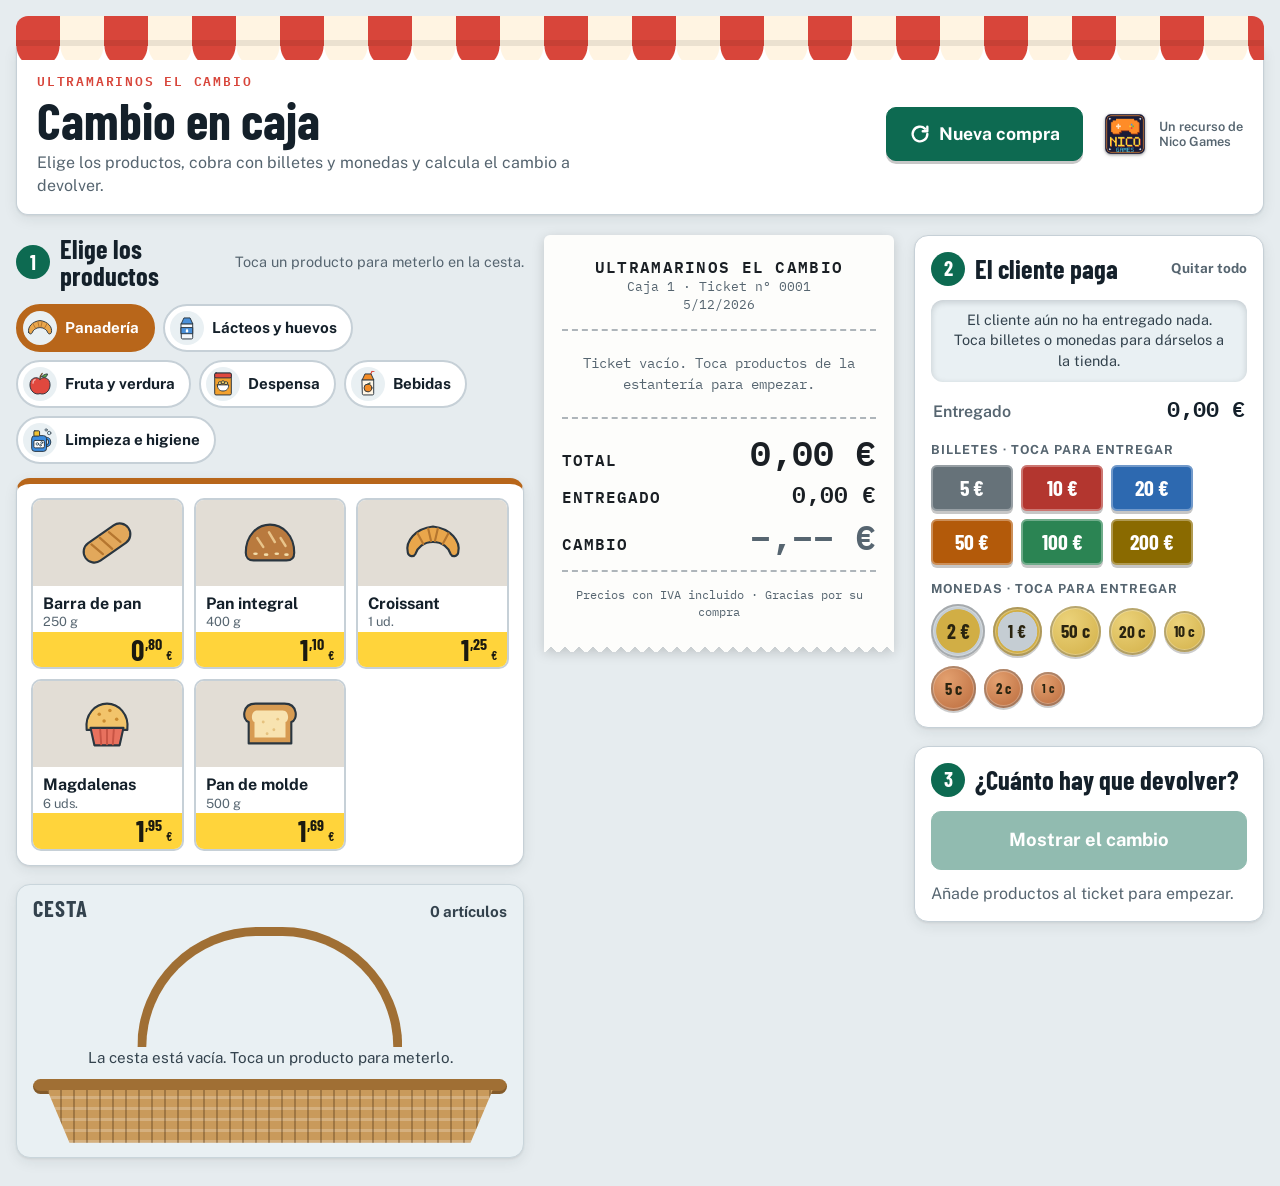
==== cambio-en-caja/index.html @ be66d075 "Añade el simulador «Cambio en caja» con el logo de Nico Games Co-Authored-By: Claude Opus 5.5 <norep" ====
<!doctype html><html><head><meta charset=utf8><meta name=viewport content="width=device-width,initial-scale=1,viewport-fit=cover"><style>:root{color-scheme:light;box-sizing:border-box;padding-top:env(safe-area-inset-top,0px);padding-bottom:env(safe-area-inset-bottom,0px)}html{scroll-padding-top:env(safe-area-inset-top,0px)}body{margin:0;padding:0;font:14px -apple-system,BlinkMacSystemFont,sans-serif;background:#fff;color:#000}img{max-width:100%}[hidden]:not([hidden=until-found i]){display:none!important}</style></head><body>
<title>Cambio en caja</title>
<link rel="icon" href="logo_nico.png">
<link rel="preconnect" href="https://fonts.googleapis.com">
<link rel="preconnect" href="https://fonts.gstatic.com" crossorigin>
<link rel="stylesheet" href="https://fonts.googleapis.com/css2?family=Barlow+Condensed:wght@500;600;700&family=IBM+Plex+Mono:wght@400;500;600&family=Public+Sans:wght@400;500;600;700&display=swap">
<style>
/* Concepto: una tienda de barrio. Toldo a rayas arriba; a la izquierda los pasillos con etiquetas de precio amarillas y la cesta; a la derecha el ticket y la caja, en tres pasos numerados. */
:root{
  --bg:#E6ECEF; --panel:#FFFFFF; --ink:#14202A; --muted:#566570; --line:#C6D0D7;
  --accent:#0D6A51; --accent-ink:#FFFFFF;
  --label:#FFD43B; --label-ink:#1B1A10;
  --paper:#FDFDFB; --paper-ink:#1A1F24; --paper-line:#AEB5BA;
  --warn:#B3261E;
  --stage:#E9F0F3; --stage-ink:#33424D; --stage-line:#C9D5DB; --wick:#C99A5B; --wick-d:#A06F34;
  --awn-a:#D8453A; --awn-b:#FFF4E2;
  --cu:#B8683A; --au:#D1AE45; --ag:#C5CDD3;
  --b5:#667279; --b10:#B3362F; --b20:#2D69B0; --b50:#B35A0A; --b100:#2B8453; --b200:#8A6A00;
  --shadow:0 1px 2px rgba(20,32,42,.08),0 4px 14px rgba(20,32,42,.08);
  --f-display:'Barlow Condensed','Arial Narrow',Arial,sans-serif;
  --f-body:'Public Sans',system-ui,-apple-system,'Segoe UI',sans-serif;
  --f-mono:'IBM Plex Mono',ui-monospace,Menlo,Consolas,monospace;
}
@media (prefers-color-scheme: dark){
  :root:not([data-theme="light"]){
    --bg:#0D151B; --panel:#17222B; --ink:#E6EDF1; --muted:#9BAAB5; --line:#2B3A45;
    --accent:#4CC2A0; --accent-ink:#06251C;
    --paper:#25323C; --paper-ink:#E8EEF1; --paper-line:#4A5A65;
    --warn:#FF8F85; --shadow:0 1px 2px rgba(0,0,0,.4),0 4px 14px rgba(0,0,0,.3);
    color-scheme:dark;
  }
}
:root[data-theme="dark"]{
  --bg:#0D151B; --panel:#17222B; --ink:#E6EDF1; --muted:#9BAAB5; --line:#2B3A45;
  --accent:#4CC2A0; --accent-ink:#06251C;
  --paper:#25323C; --paper-ink:#E8EEF1; --paper-line:#4A5A65;
  --warn:#FF8F85; --shadow:0 1px 2px rgba(0,0,0,.4),0 4px 14px rgba(0,0,0,.3);
  color-scheme:dark;
}

*{box-sizing:border-box}
body{
  margin:0; background:var(--bg); color:var(--ink);
  font-family:var(--f-body); font-size:16px; line-height:1.45;
  padding-block:16px 28px;
  padding-left:max(16px,env(safe-area-inset-left,0px));
  padding-right:max(16px,env(safe-area-inset-right,0px));
}
button{font:inherit;color:inherit}
:focus-visible{outline:3px solid var(--accent);outline-offset:2px}
.page{max-width:1440px;margin:0 auto}

/* Fachada: toldo y cartel */
.awning{position:relative;height:30px;border-radius:12px 12px 0 0;background:repeating-linear-gradient(90deg,var(--awn-a) 0 44px,var(--awn-b) 44px 88px);box-shadow:inset 0 -6px 0 rgba(0,0,0,.08)}
.awning::after{content:"";position:absolute;left:0;right:0;top:100%;height:14px;z-index:1;
  background:radial-gradient(circle at 22px 0,var(--awn-a) 21px,transparent 22px) 0 0/88px 14px repeat-x,
             radial-gradient(circle at 66px 0,var(--awn-b) 21px,transparent 22px) 0 0/88px 14px repeat-x}
.bar{display:flex;flex-wrap:wrap;align-items:center;justify-content:space-between;gap:14px 24px;
  background:var(--panel);border:1px solid var(--line);border-top:0;border-radius:0 0 12px 12px;padding:24px 20px 16px;margin-bottom:20px;box-shadow:var(--shadow)}
.kicker{margin:0;font:600 .8rem var(--f-mono);letter-spacing:.14em;text-transform:uppercase;color:var(--awn-a)}
h1{font-family:var(--f-display);font-weight:700;font-size:clamp(2.2rem,4.5vw,3.2rem);line-height:1;margin:2px 0 0;text-wrap:balance}
.sub{margin:6px 0 0;color:var(--muted);max-width:56ch}
.btn{display:inline-flex;align-items:center;justify-content:center;gap:8px;padding:10px 16px;border-radius:10px;border:1px solid var(--line);background:var(--panel);font-weight:700;cursor:pointer;transition:transform .08s,box-shadow .12s,filter .12s}
.btn:hover{filter:brightness(1.06)}
.btn:active{transform:translateY(1px)}
.btn.primary{background:var(--accent);border-color:var(--accent);color:var(--accent-ink);box-shadow:0 3px 0 rgba(0,0,0,.22)}
.btn.primary:active{box-shadow:0 1px 0 rgba(0,0,0,.22);transform:translateY(2px)}
.btn.new{font-size:1.1rem;padding:13px 22px}
/* Firma con el logo de Nico Games, junto al botón de nueva compra */
.bar-right{display:flex;align-items:center;gap:16px;flex-wrap:wrap}
.firma{display:flex;align-items:center;gap:8px;color:var(--muted);font:600 .8rem var(--f-body);text-decoration:none}
.firma img{width:52px;height:52px;display:block;filter:drop-shadow(0 1px 2px rgba(0,0,0,.15))}
.btn.big{width:100%;padding:15px 16px;font-size:1.15rem}
.btn:disabled,.btn:disabled:hover{opacity:.45;cursor:not-allowed;filter:none;transform:none;box-shadow:none}

/* Distribución: tienda | ticket + caja */
.layout{display:grid;gap:20px;grid-template-columns:minmax(0,1fr);align-items:start}
.shop,.side,.col{display:flex;flex-direction:column;gap:18px;min-width:0}
@media (min-width:780px){.layout{grid-template-columns:minmax(0,1fr) minmax(320px,370px)}}
@media (min-width:1220px){
  .layout{grid-template-columns:minmax(0,1fr) 720px}
  .side{display:grid;grid-template-columns:minmax(0,1fr) minmax(0,1fr);align-items:start;gap:20px}
}

/* Pasos */
.step-h{display:flex;align-items:center;gap:10px;flex-wrap:wrap}
.step-n{flex:0 0 auto;width:34px;height:34px;border-radius:50%;background:var(--accent);color:var(--accent-ink);display:grid;place-items:center;font:700 1.3rem/1 var(--f-display)}
h2{font-family:var(--f-display);font-weight:700;font-size:1.65rem;line-height:1.05;margin:0}
.step-h h2{flex:1 1 0;min-width:9ch}
.step-h .hint{flex:0 1 auto}
.step-h .hint{margin:0;color:var(--muted);font-size:.9rem}
.panel{background:var(--panel);border:1px solid var(--line);border-radius:14px;padding:16px;box-shadow:var(--shadow)}
.panel > .step-h{margin-bottom:14px}

/* Pasillos */
.tabs{display:flex;flex-wrap:wrap;gap:8px;margin:14px 0}
.tab{display:flex;align-items:center;gap:8px;padding:5px 14px 5px 5px;border-radius:999px;border:2px solid var(--line);background:var(--panel);font-weight:700;font-size:.95rem;cursor:pointer;transition:transform .08s}
.tab:hover{border-color:var(--cat)}
.tab:active{transform:scale(.97)}
.tab .ico{width:34px;height:34px;background:var(--stage);border-radius:50%;padding:3px}
.tab[aria-selected="true"]{background:var(--cat);border-color:var(--cat);color:#fff}
.tab-n{min-width:22px;height:22px;padding:0 6px;border-radius:11px;background:var(--accent);color:var(--accent-ink);font-size:.8rem;line-height:22px;text-align:center}
.tab[aria-selected="true"] .tab-n{background:#fff;color:#14202A}
.aisle{background:var(--panel);border:1px solid var(--line);border-top:6px solid var(--cat);border-radius:14px;padding:14px;box-shadow:var(--shadow)}
.tiles{display:grid;grid-template-columns:repeat(auto-fill,minmax(138px,1fr));gap:10px}
.tile{
  position:relative;display:flex;flex-direction:column;align-items:flex-start;text-align:left;
  padding:10px 10px 0;background:var(--panel);border:2px solid var(--line);
  border-radius:10px;overflow:hidden;cursor:pointer;transition:border-color .12s,transform .1s,box-shadow .12s;
}
.tile:hover{border-color:var(--cat);transform:translateY(-3px);box-shadow:0 8px 16px rgba(20,32,42,.14)}
.tile:active{transform:scale(.97)}
.tile.in{border-color:var(--accent)}
.ico{display:block;width:62px;height:62px;transition:transform .12s}
.tile:hover .t-art .ico{transform:scale(1.1) rotate(-3deg)}
.t-art{align-self:stretch;margin:-10px -10px 8px;height:86px;display:grid;place-items:center;background:var(--stage);background:color-mix(in srgb,var(--cat) 14%,var(--stage))}
.t-name{font-weight:700;line-height:1.2}
.t-unit{font-size:.8rem;color:var(--muted)}
.price{
  align-self:stretch;margin:auto -10px 0;padding:3px 10px;margin-top:8px;
  display:flex;justify-content:flex-end;align-items:flex-start;gap:1px;
  background:var(--label);color:var(--label-ink);
}
.tile .price{margin-top:auto}
.price .int{font:700 1.85rem/1 var(--f-display)}
.price .dec{font:700 1rem/1 var(--f-display);margin-top:.08rem}
.price .cur{font:600 .8rem/1 var(--f-display);margin-left:3px;align-self:flex-end;padding-bottom:3px}
.t-qty{position:absolute;top:8px;right:8px;min-width:28px;height:28px;padding:0 8px;border-radius:14px;background:var(--accent);color:var(--accent-ink);font:700 .95rem/28px var(--f-body);text-align:center;box-shadow:0 2px 0 rgba(0,0,0,.2)}
.t-qty.pop{animation:pop .3s ease-out}
@keyframes pop{0%{transform:scale(.4)}60%{transform:scale(1.25)}100%{transform:scale(1)}}

/* Cesta de la compra */
.basket-card{background:var(--stage);color:var(--stage-ink);border:1px solid var(--stage-line);border-radius:14px;padding:12px 16px 14px;overflow:hidden;box-shadow:var(--shadow)}
.bk-top{display:flex;justify-content:space-between;align-items:baseline;gap:10px}
.bk-top h3{margin:0;font:700 1.4rem/1 var(--f-display);letter-spacing:.04em;text-transform:uppercase}
.bk-top span{font-weight:700;font-size:.95rem}
.basket{position:relative;padding-top:24px;max-width:640px;margin:0 auto}
.b-handle{position:absolute;top:4px;left:50%;width:56%;height:120px;transform:translateX(-50%);border:9px solid var(--wick-d);border-bottom:0;border-radius:200px 200px 0 0}
.b-items{position:relative;z-index:2;height:148px;display:flex;flex-wrap:wrap-reverse;align-content:flex-start;justify-content:center;padding:0 22px}
.b-ico{position:relative;display:block;margin:-10px -5px 0;transform:rotate(var(--r))}
.b-ico .ico{width:58px;height:58px}
.b-ico.drop{animation:drop .4s cubic-bezier(.3,1.4,.5,1)}
@keyframes drop{from{transform:translateY(-60px) rotate(var(--r));opacity:.1}to{transform:translateY(0) rotate(var(--r));opacity:1}}
.b-n{position:absolute;right:-4px;top:-2px;background:var(--accent);color:var(--accent-ink);font:700 .8rem/1 var(--f-body);padding:3px 6px;border-radius:10px}
.b-empty{width:100%;margin:0 0 26px;text-align:center;font-size:.95rem}
.b-front{position:relative;z-index:3;height:64px;margin-top:-16px}
.b-rim{position:absolute;inset:0 0 auto 0;height:15px;border-radius:8px;background:var(--wick-d);box-shadow:inset 0 -3px 0 rgba(0,0,0,.18)}
.b-weave{position:absolute;inset:11px 3% 0 3%;clip-path:polygon(0 0,100% 0,95% 100%,5% 100%);background:repeating-linear-gradient(90deg,rgba(60,35,10,.3) 0 2px,transparent 2px 13px),repeating-linear-gradient(0deg,rgba(255,255,255,.22) 0 3px,transparent 3px 11px),var(--wick)}

/* Ticket */
.ticket-wrap{filter:drop-shadow(0 3px 6px rgba(0,0,0,.16));padding-bottom:10px}
.ticket{position:relative;background:var(--paper);color:var(--paper-ink);font-family:var(--f-mono);padding:20px 18px 22px;border-radius:6px 6px 0 0}
.ticket::after{
  content:"";position:absolute;left:0;right:0;top:100%;height:10px;
  background:
    linear-gradient(135deg,var(--paper) 50%,transparent 50%) 0 0/14px 10px,
    linear-gradient(225deg,var(--paper) 50%,transparent 50%) 0 0/14px 10px;
}
.t-head{text-align:center}
.t-shop{font-weight:600;letter-spacing:.08em}
.t-meta{font-size:.8rem;color:var(--muted)}
.dash{border:0;border-top:2px dashed var(--paper-line);margin:14px 0}
.lines{list-style:none;margin:0;padding:0;display:flex;flex-direction:column;gap:10px}
.line{display:grid;grid-template-columns:2.4ch 34px minmax(0,1fr) auto auto;gap:4px 8px;align-items:center;font-size:.92rem}
.l-ico{display:grid;place-items:center;width:34px;height:34px;background:var(--stage);border-radius:6px}
.l-ico .ico{width:28px;height:28px}
.l-q{font-weight:600}
.l-n{min-width:0}
.l-n small{display:block;color:var(--muted);font-size:.76rem;line-height:1.3}
.l-a{font-weight:500;text-align:right;font-variant-numeric:tabular-nums}
.l-c{display:flex;gap:4px}
.l-c button{width:26px;height:26px;padding:0;border:1px solid var(--paper-line);border-radius:4px;background:transparent;font:600 1rem/1 var(--f-mono);cursor:pointer}
.l-c button:hover{border-color:var(--paper-ink)}
@media (hover:hover){
  .l-c{opacity:.45}
  .line:hover .l-c,.line:focus-within .l-c{opacity:1}
}
.empty{color:var(--muted);text-align:center;padding:8px 0;font-size:.9rem}
.sums{margin:0;display:grid;gap:6px}
.sums .row{display:flex;justify-content:space-between;align-items:baseline;gap:12px}
.sums dt{font-weight:600;letter-spacing:.06em}
.sums dd{margin:0;font-weight:600;font-variant-numeric:tabular-nums;text-align:right}
.row.total dd,.row.change dd{font-size:2.2rem;line-height:1.1}
.row.paid dd{font-size:1.45rem}
.row.change.hidden dd{color:var(--muted)}
.row.change.shown dd{color:var(--accent)}
.row.change.short dt,.row.change.short dd{color:var(--warn)}
.t-foot{margin:0;text-align:center;font-size:.75rem;color:var(--muted)}

/* Paso 2: el cliente paga */
.link-btn{margin-left:auto;border:0;background:none;padding:2px 0;color:var(--accent);font-weight:700;font-size:.85rem;cursor:pointer;text-decoration:underline}
.link-btn:disabled{color:var(--muted);cursor:default;text-decoration:none}
.tray{background:var(--stage);color:var(--stage-ink);border-radius:12px;box-shadow:inset 0 2px 6px rgba(20,32,42,.18);padding:10px;min-height:76px;display:flex;flex-wrap:wrap;gap:8px;align-items:center}
.hand-empty{margin:0 auto;font-size:.9rem;text-align:center;max-width:30ch}
.give{display:flex;align-items:center;gap:8px;padding:5px 5px 5px 8px;background:#fff;border-radius:10px;box-shadow:0 1px 3px rgba(20,32,42,.18)}
.give .p-n{font-size:1.35rem;color:#14202A}
.give button{width:28px;height:28px;padding:0;border:1px solid var(--stage-line);border-radius:7px;background:#fff;color:#14202A;font-weight:700;cursor:pointer}
.give button:hover{border-color:var(--accent)}
.tray-sum{display:flex;justify-content:space-between;align-items:baseline;margin:8px 2px 0;font-weight:600;color:var(--muted)}
.tray-sum strong{font:600 1.35rem var(--f-mono);color:var(--ink);font-variant-numeric:tabular-nums}
.given{display:block;font:400 .76rem/1.3 var(--f-mono);color:var(--muted)}
.pal-h{margin:16px 0 8px;font:700 .78rem var(--f-body);letter-spacing:.08em;text-transform:uppercase;color:var(--muted)}
.bills{display:flex;flex-wrap:wrap;gap:8px}
.bill{
  width:82px;height:46px;border:0;border-radius:6px;background:var(--b);color:#fff;
  font:700 1.35rem/1 var(--f-display);cursor:pointer;box-shadow:inset 0 0 0 2px rgba(255,255,255,.32),0 3px 0 rgba(0,0,0,.22);
  transition:transform .08s;
}
.bill:hover{transform:translateY(-2px) rotate(-2deg)}
.bill:active{transform:translateY(2px);box-shadow:inset 0 0 0 2px rgba(255,255,255,.32)}
.coins{display:flex;flex-wrap:wrap;align-items:center;gap:8px}
button.coin{--s:2.1px;border:0;padding:0;cursor:pointer;transition:transform .08s}
button.coin:hover{transform:translateY(-2px)}
button.coin:active{transform:translateY(2px) scale(.95)}

/* Paso 3: solución */
.sol-hint{margin:12px 0 0;color:var(--muted)}
.notice{margin:12px 0 0;color:var(--warn);font-weight:600}
.big-change{margin:16px 0 0;text-align:center;font:700 3.2rem/1 var(--f-display);color:var(--accent);font-variant-numeric:tabular-nums}
.big-change small{display:block;font:700 .8rem var(--f-body);letter-spacing:.1em;text-transform:uppercase;color:var(--muted);margin-bottom:4px}
.check{margin:10px 0 0;text-align:center;font:500 .95rem var(--f-mono);font-variant-numeric:tabular-nums;color:var(--muted)}
.sub-h{display:flex;justify-content:space-between;gap:10px;margin:18px 0 0;font:700 .78rem var(--f-body);letter-spacing:.08em;text-transform:uppercase;color:var(--muted)}
.sub-h span{text-transform:none;letter-spacing:0;font-weight:500}
.pieces{list-style:none;margin:12px 0 0;padding:0;display:grid;gap:10px}
.pieces li{display:flex;align-items:center;gap:14px}
.p-ico{flex:0 0 104px;display:flex;align-items:center}
.p-n{font:700 1.9rem/1 var(--f-display)}
.p-sub{margin-left:auto;color:var(--muted);font:500 .9rem var(--f-mono);font-variant-numeric:tabular-nums}
.steps{list-style:none;margin:10px 0 0;padding:0;display:grid;gap:8px;font:500 .9rem var(--f-mono);font-variant-numeric:tabular-nums}
.steps li{display:flex;flex-wrap:wrap;gap:2px 10px;align-items:baseline}
.steps .arrow{color:var(--muted)}
.steps .what{margin-left:auto;color:var(--muted)}

/* Monedas y billetes a escala real: 1 mm = 2,3 px en monedas y 0,62 px en billetes */
.coin{
  --s:2.3px;width:calc(var(--d)*var(--s));aspect-ratio:1;border-radius:50%;display:grid;place-items:center;
  color:#2A2410;font:700 calc(var(--d)*.78px)/1 var(--f-display);
  box-shadow:inset 0 0 0 2px rgba(0,0,0,.22),inset 0 0 0 3px rgba(255,255,255,.25),0 2px 0 rgba(0,0,0,.2);
}
.cu{background:radial-gradient(circle at 35% 30%,#E3A06F,var(--cu))}
.au{background:radial-gradient(circle at 35% 30%,#EBD27A,var(--au))}
.one{background:radial-gradient(circle,var(--ag) 0 56%,var(--au) 58%)}
.two{background:radial-gradient(circle,var(--au) 0 56%,var(--ag) 58%)}
.note{
  width:calc(var(--w)*.62px);height:calc(var(--h)*.62px);border-radius:4px;background:var(--b);color:#fff;
  display:grid;place-items:center;font:700 1.15rem/1 var(--f-display);
  box-shadow:inset 0 0 0 2px rgba(255,255,255,.3);
}

@media (prefers-reduced-motion:reduce){*{transition:none!important;animation:none!important}}
</style>

<div class="page">
  <header>
    <div class="awning" aria-hidden="true"></div>
    <div class="bar">
      <div>
        <p class="kicker">Ultramarinos El Cambio</p>
        <h1>Cambio en caja</h1>
        <p class="sub">Elige los productos, cobra con billetes y monedas y calcula el cambio a devolver.</p>
      </div>
      <div class="bar-right">
        <button type="button" class="btn primary new" id="newBtn"><svg viewBox="0 0 24 24" width="22" height="22" fill="none" stroke="currentColor" stroke-width="2.6" stroke-linecap="round" stroke-linejoin="round" aria-hidden="true"><path d="M20 12a8 8 0 1 1-2.4-5.7"/><path d="M20 4v5h-5"/></svg>Nueva compra</button>
        <div class="firma"><img src="logo_nico.png" alt="Logo de Nico Games"><span>Un recurso de<br>Nico Games</span></div>
      </div>
    </div>
  </header>

  <div class="layout">
    <section class="shop" aria-labelledby="shelfTitle">
      <div>
        <div class="step-h"><span class="step-n">1</span><h2 id="shelfTitle">Elige los productos</h2><p class="hint">Toca un producto para meterlo en la cesta.</p></div>
        <div class="tabs" id="tabs" role="tablist" aria-label="Pasillos"></div>
        <div id="shelf"></div>
      </div>

      <section class="basket-card" aria-label="Cesta de la compra">
        <div class="bk-top"><h3>Cesta</h3><span id="bkCount">0 artículos</span></div>
        <div class="basket">
          <div class="b-handle"></div>
          <div class="b-items" id="bItems"></div>
          <div class="b-front"><div class="b-rim"></div><div class="b-weave"></div></div>
        </div>
      </section>
    </section>

    <div class="side">
      <div class="col">
        <div class="ticket-wrap">
          <div class="ticket">
            <div class="t-head">
              <div class="t-shop">ULTRAMARINOS EL CAMBIO</div>
              <div class="t-meta">Caja 1 · Ticket nº <span id="ticketNo">0001</span></div>
              <div class="t-meta" id="ticketDate"></div>
            </div>
            <hr class="dash">
            <ul class="lines" id="lines"></ul>
            <hr class="dash">
            <dl class="sums" aria-live="polite">
              <div class="row total"><dt>TOTAL</dt><dd id="sumTotal"></dd></div>
              <div class="row paid"><dt>ENTREGADO</dt><dd><span id="sumPaid"></span><small class="given" id="givenText"></small></dd></div>
              <div class="row change hidden" id="rowChange"><dt id="changeLabel">CAMBIO</dt><dd id="sumChange"></dd></div>
            </dl>
            <hr class="dash">
            <p class="t-foot">Precios con IVA incluido · Gracias por su compra</p>
          </div>
        </div>
      </div>

      <div class="col">
        <section class="panel" aria-labelledby="payTitle">
          <div class="step-h"><span class="step-n">2</span><h2 id="payTitle">El cliente paga</h2><button type="button" class="link-btn" id="clearPay">Quitar todo</button></div>
          <div class="tray" id="hand"></div>
          <div class="tray-sum"><span>Entregado</span><strong id="paySum">0,00 €</strong></div>
          <h3 class="pal-h">Billetes · toca para entregar</h3>
          <div class="bills" id="bills"></div>
          <h3 class="pal-h">Monedas · toca para entregar</h3>
          <div class="coins" id="coins"></div>
        </section>

        <section class="panel" aria-labelledby="solTitle">
          <div class="step-h"><span class="step-n">3</span><h2 id="solTitle">¿Cuánto hay que devolver?</h2></div>
          <button type="button" class="btn big primary" id="revealBtn">Mostrar el cambio</button>
          <div id="solution" aria-live="polite"></div>
        </section>
      </div>
    </div>
  </div>
</div>

<script>
// <logic>
const PRODUCTS=[
  {id:'pan',n:'Barra de pan',u:'250 g',c:80,cat:'Panadería'},
  {id:'integral',n:'Pan integral',u:'400 g',c:110,cat:'Panadería'},
  {id:'croissant',n:'Croissant',u:'1 ud.',c:125,cat:'Panadería'},
  {id:'magdalenas',n:'Magdalenas',u:'6 uds.',c:195,cat:'Panadería'},
  {id:'molde',n:'Pan de molde',u:'500 g',c:169,cat:'Panadería'},
  {id:'leche',n:'Leche entera',u:'1 L',c:99,cat:'Lácteos y huevos'},
  {id:'yogur',n:'Yogur natural',u:'pack de 4',c:140,cat:'Lácteos y huevos'},
  {id:'huevos',n:'Huevos',u:'docena',c:260,cat:'Lácteos y huevos'},
  {id:'queso',n:'Queso en lonchas',u:'200 g',c:235,cat:'Lácteos y huevos'},
  {id:'mantequilla',n:'Mantequilla',u:'250 g',c:215,cat:'Lácteos y huevos'},
  {id:'platanos',n:'Plátanos',u:'1 kg',c:179,cat:'Fruta y verdura'},
  {id:'manzanas',n:'Manzanas',u:'1 kg',c:220,cat:'Fruta y verdura'},
  {id:'tomates',n:'Tomates',u:'1 kg',c:249,cat:'Fruta y verdura'},
  {id:'lechuga',n:'Lechuga',u:'1 ud.',c:90,cat:'Fruta y verdura'},
  {id:'naranjas',n:'Naranjas',u:'malla de 2 kg',c:280,cat:'Fruta y verdura'},
  {id:'arroz',n:'Arroz',u:'1 kg',c:135,cat:'Despensa'},
  {id:'macarrones',n:'Macarrones',u:'500 g',c:95,cat:'Despensa'},
  {id:'aceite',n:'Aceite de oliva',u:'1 L',c:890,cat:'Despensa'},
  {id:'atun',n:'Atún en aceite',u:'pack de 3',c:345,cat:'Despensa'},
  {id:'tomatefrito',n:'Tomate frito',u:'400 g',c:105,cat:'Despensa'},
  {id:'galletas',n:'Galletas',u:'450 g',c:185,cat:'Despensa'},
  {id:'cereales',n:'Cereales',u:'375 g',c:310,cat:'Despensa'},
  {id:'agua',n:'Agua mineral',u:'1,5 L',c:60,cat:'Bebidas'},
  {id:'zumo',n:'Zumo de naranja',u:'1 L',c:175,cat:'Bebidas'},
  {id:'cola',n:'Refresco de cola',u:'2 L',c:189,cat:'Bebidas'},
  {id:'cafe',n:'Café molido',u:'250 g',c:320,cat:'Bebidas'},
  {id:'cerveza',n:'Cerveza',u:'pack de 6',c:450,cat:'Bebidas'},
  {id:'papel',n:'Papel higiénico',u:'6 rollos',c:295,cat:'Limpieza e higiene'},
  {id:'detergente',n:'Detergente',u:'30 lavados',c:560,cat:'Limpieza e higiene'},
  {id:'gel',n:'Gel de ducha',u:'750 ml',c:230,cat:'Limpieza e higiene'},
  {id:'dentifrico',n:'Pasta de dientes',u:'75 ml',c:190,cat:'Limpieza e higiene'},
  {id:'lejia',n:'Lejía',u:'2 L',c:115,cat:'Limpieza e higiene'}
];
const BY=Object.fromEntries(PRODUCTS.map(p=>[p.id,p]));
const BILLS=[5,10,20,50,100,200];
// v en céntimos; d = diámetro real en mm; w y h = medidas reales del billete en mm
const DEN=[
  {v:20000,note:true,l:'200 €',w:153,h:82},
  {v:10000,note:true,l:'100 €',w:147,h:82},
  {v:5000,note:true,l:'50 €',w:140,h:77},
  {v:2000,note:true,l:'20 €',w:133,h:72},
  {v:1000,note:true,l:'10 €',w:127,h:67},
  {v:500,note:true,l:'5 €',w:120,h:62},
  {v:200,l:'2 €',d:25.75,cls:'two'},
  {v:100,l:'1 €',d:23.25,cls:'one'},
  {v:50,l:'50 c',d:24.25,cls:'au'},
  {v:20,l:'20 c',d:22.25,cls:'au'},
  {v:10,l:'10 c',d:19.75,cls:'au'},
  {v:5,l:'5 c',d:21.25,cls:'cu'},
  {v:2,l:'2 c',d:18.75,cls:'cu'},
  {v:1,l:'1 c',d:16.25,cls:'cu'}
];
const fmtN=c=>Math.floor(c/100)+','+String(c%100).padStart(2,'0');
const fmt=c=>fmtN(c)+' €';

const payTotal=pay=>Object.entries(pay).reduce((s,[v,n])=>s+(+v)*n,0);
const payPieces=pay=>DEN.filter(d=>pay[d.v]).map(d=>({d,n:pay[d.v]}));
function breakdown(cents){
  const out=[];let r=cents;
  for(const d of DEN){
    const n=Math.floor(r/d.v);
    if(n){out.push({d,n});r-=n*d.v;}
  }
  return out;
}
// Cambio "como en la tienda": desde el total, sumar hasta el siguiente múltiplo de 10 c, de 1 €, de 10 €... hasta llegar al billete
function countUp(total,paid){
  const steps=[];let cur=total;
  for(const t of [10,100,1000,10000,100000]){
    if(cur>=paid)break;
    const next=Math.min(Math.ceil(cur/t)*t,paid);
    if(next>cur){steps.push({from:cur,to:next,pieces:breakdown(next-cur)});cur=next;}
  }
  return steps;
}
// </logic>

const $=s=>document.querySelector(s);
const state={cart:new Map(),pay:{},stage:0,no:1,lastAdded:null,cat:0};
const total=()=>{let s=0;state.cart.forEach((q,id)=>{s+=BY[id].c*q;});return s;};

// Dibujos sencillos de cada producto (64×64). El contorno oscuro se aplica a todos desde el grupo.
const CAN=(x,y,c)=>'<g transform="translate('+x+' '+y+')"><path d="M2 8v20c0 6 28 6 28 0V8z" fill="'+c+'"/><ellipse cx="16" cy="8" rx="14" ry="5" fill="#D5DEE4"/><ellipse cx="16" cy="8" rx="9" ry="2.8" fill="none" stroke="#9AA9B4" stroke-width="1.4"/><ellipse cx="14" cy="19" rx="5" ry="3" fill="#fff" stroke="none"/><path d="M18.5 19l4-3v6z" fill="#fff" stroke="none"/></g>';
const BEER=(x,y,c)=>'<g transform="translate('+x+' '+y+')"><rect x="0" y="4" width="14" height="26" rx="3" fill="'+c+'"/><rect x="0" y="14" width="14" height="8" fill="#fff"/><ellipse cx="7" cy="5" rx="6" ry="2.2" fill="#D5DEE4"/></g>';
const ROLL=(x,y)=>'<g transform="translate('+x+' '+y+')"><path d="M-17 0v26c0 7 34 7 34 0V0z" fill="#fff"/><ellipse cx="0" cy="0" rx="17" ry="6.5" fill="#F4F7F9"/><ellipse cx="0" cy="0" rx="6.5" ry="2.5" fill="#C9A27A"/><path d="M-17 13c0 7 34 7 34 0" fill="none" stroke="#9CC9E8" stroke-width="2"/></g>';
const CUP=(x,c)=>'<g transform="translate('+x+' 0)"><path d="M3 30l4 24h14l4-24z" fill="#fff"/><path d="M4 36l1.7 10h16.6L24 36z" fill="'+c+'"/><rect x="1" y="25" width="26" height="6" rx="2" fill="#C9D6DE"/></g>';
const BOTTLE='M23 22c0-6 5-6 5-12V8h8v2c0 6 5 6 5 12v32c0 3-2 5-5 5H28c-3 0-5-2-5-5z';
const CARTON='<path d="M19 22h26v32c0 2-1 3-3 3H22c-2 0-3-1-3-3z" fill="#F4F8FB"/>';
const ICONS={
pan:'<g transform="rotate(-35 32 32)"><rect x="5" y="21" width="54" height="22" rx="11" fill="#E2A85B"/><path d="M18 24l4 15M29 23l4 17M40 24l4 15" fill="none" stroke="#B5762F" stroke-width="2.4"/></g>',
integral:'<path d="M7 42C7 24 19 13 32 13s25 11 25 29c0 5-3 8-8 8H15c-5 0-8-3-8-8z" fill="#B97A3E"/><path d="M19 27l6 9M31 21l6 10M43 27l5 8" fill="none" stroke="#E8C48A" stroke-width="2.6"/><g fill="#F3DDAA" stroke="none"><ellipse cx="17" cy="43" rx="2.4" ry="1.3"/><ellipse cx="28" cy="44" rx="2.4" ry="1.3"/><ellipse cx="39" cy="43" rx="2.4" ry="1.3"/><ellipse cx="49" cy="44" rx="2.4" ry="1.3"/></g>',
croissant:'<path d="M6 42C3 30 14 17 32 15c18 2 29 15 26 27-1 4-6 5-8 1-2-6-8-12-18-12s-16 6-18 12c-2 4-7 3-8-1z" fill="#E9A64B"/><path d="M16 22l6 11M27 17l3 13M37 17l-3 13M48 22l-6 11" fill="none" stroke="#B5762F" stroke-width="2.2"/>',
magdalenas:'<path d="M11 38C9 22 20 11 32 11s23 11 21 27z" fill="#F2C46B"/><g fill="#C98A2E" stroke="none"><circle cx="24" cy="22" r="1.8"/><circle cx="35" cy="18" r="1.8"/><circle cx="42" cy="27" r="1.8"/><circle cx="29" cy="29" r="1.8"/></g><path d="M15 36l4 18h26l4-18z" fill="#E8715E"/><path d="M25 38l1 15M32 38v15M39 38l-1 15" fill="none" stroke="#C85444" stroke-width="2"/>',
molde:'<path d="M10 52V30C3 28 3 11 17 11h30c14 0 14 17 7 19v22z" fill="#D79B52"/><path d="M16 46V30c-4-1-4-12 3-12h26c7 0 7 11 3 12v16z" fill="#F8E3B0" stroke="none"/><g fill="#E6C27F" stroke="none"><circle cx="25" cy="30" r="1.5"/><circle cx="36" cy="38" r="1.5"/><circle cx="29" cy="42" r="1.5"/><circle cx="40" cy="27" r="1.5"/></g>',
leche:CARTON+'<path d="M19 22L25 9h14l6 13z" fill="#4A90D9"/><rect x="19" y="31" width="26" height="14" fill="#4A90D9"/><path d="M32 33c-4 5-4 9 0 9s4-4 0-9z" fill="#fff" stroke="none"/>',
yogur:CUP(3,'#F4A7B9')+CUP(33,'#F7C948'),
huevos:'<ellipse cx="18" cy="31" rx="8" ry="10" fill="#FFF1D6"/><ellipse cx="46" cy="31" rx="8" ry="10" fill="#FFF1D6"/><ellipse cx="32" cy="28" rx="8" ry="10" fill="#F1D0A0"/><path d="M7 36h50l-4 18H11z" fill="#C9B79C"/><path d="M21 37l1 16M32 37v16M43 37l-1 16" fill="none" stroke="#9E8B70" stroke-width="2"/>',
queso:'<g transform="rotate(-8 32 40)"><rect x="12" y="24" width="38" height="30" rx="3" fill="#F2BC38"/></g><g transform="rotate(7 32 32)"><rect x="14" y="12" width="38" height="32" rx="3" fill="#F8CE4F"/><ellipse cx="26" cy="24" rx="4" ry="3" fill="#E3A82C" stroke-width="1.5"/><ellipse cx="42" cy="34" rx="3" ry="2.4" fill="#E3A82C" stroke-width="1.5"/><ellipse cx="39" cy="20" rx="2" ry="1.6" fill="#E3A82C" stroke-width="1.5"/></g>',
mantequilla:'<path d="M8 30l10-10h40L48 30z" fill="#FFF0B0"/><path d="M48 30l10-10v20L48 50z" fill="#EBC75A"/><rect x="8" y="30" width="40" height="20" fill="#FBE38A"/><rect x="8" y="36" width="40" height="9" fill="#F4F7F9"/><path d="M14 40.5h14" fill="none" stroke="#4A90D9" stroke-width="2.4"/>',
platanos:'<g transform="translate(6 -6)"><path d="M8 14h8c0 16 10 26 34 24l4 7C24 57 4 42 8 14z" fill="#EDBF22"/><path d="M8 9h8v6H8z" fill="#8A6A2E"/></g><path d="M8 14h8c0 16 10 26 34 24l4 7C24 57 4 42 8 14z" fill="#F6D33B"/><path d="M8 9h8v6H8z" fill="#8A6A2E"/><circle cx="52" cy="41.5" r="2" fill="#5B4A2A" stroke="none"/>',
manzanas:'<path d="M32 21C25 14 9 17 9 34c0 14 12 24 23 20 11 4 23-6 23-20 0-17-16-20-23-13z" fill="#E0483E"/><path d="M32 20c0-6 2-9 5-12" fill="none" stroke="#6B4A2A" stroke-width="3"/><path d="M36 15c5-6 13-6 13-6-1 7-6 10-13 6z" fill="#5DAE4B"/><path d="M16 30c0-4 2-7 5-8" fill="none" stroke="#fff" stroke-width="3" opacity=".55"/>',
tomates:'<ellipse cx="32" cy="38" rx="23" ry="19" fill="#E5493A"/><path d="M32 14L34.6 20.4 41.5 20.9 36.3 25.4 37.9 32.1 32 28.5 26.1 32.1 27.7 25.4 22.5 20.9 29.4 20.4Z" fill="#4E9C3F"/><path d="M14 38c0-5 3-9 7-11" fill="none" stroke="#fff" stroke-width="3" opacity=".5"/>',
lechuga:'<ellipse cx="18" cy="36" rx="13" ry="17" fill="#5FA83F" transform="rotate(-12 18 36)"/><ellipse cx="46" cy="36" rx="13" ry="17" fill="#5FA83F" transform="rotate(12 46 36)"/><path d="M32 56C18 56 14 44 16 34c1-8 6-14 10-16 3-3 9-3 12 0 4 2 9 8 10 16 2 10-2 22-16 22z" fill="#8FD05E"/><path d="M32 54V26M32 44l-9-9M32 44l9-9M32 36l-6-6M32 36l6-6" fill="none" stroke="#4E9C3F" stroke-width="1.8"/>',
naranjas:'<g fill="#F28C28"><circle cx="21" cy="43" r="14"/><circle cx="43" cy="43" r="14"/><circle cx="32" cy="27" r="14"/></g><path d="M22 17h20l13 22c3 13-8 19-23 19S6 52 9 39z" fill="none" stroke="#E03A3A" stroke-width="2" stroke-dasharray="3 3"/><rect x="25" y="9" width="14" height="9" rx="2" fill="#E03A3A"/>',
arroz:'<rect x="15" y="10" width="34" height="46" rx="3" fill="#F8F3E3"/><rect x="15" y="10" width="34" height="7" fill="#D9CDA4"/><path d="M20 10v7M25 10v7M30 10v7M35 10v7M40 10v7M45 10v7" fill="none" stroke-width="1.2"/><circle cx="32" cy="37" r="11" fill="#3E9B5B"/><g fill="#fff" stroke="none"><ellipse cx="28" cy="35" rx="3.2" ry="1.5" transform="rotate(-30 28 35)"/><ellipse cx="36" cy="34" rx="3.2" ry="1.5" transform="rotate(25 36 34)"/><ellipse cx="32" cy="41" rx="3.2" ry="1.5"/></g>',
macarrones:'<g fill="none"><path d="M12 28C12 12 34 12 34 28" stroke="#2A3640" stroke-width="12"/><path d="M12 28C12 12 34 12 34 28" stroke="#F5C85A" stroke-width="8"/><path d="M32 45C32 29 54 29 54 45" stroke="#2A3640" stroke-width="12"/><path d="M32 45C32 29 54 29 54 45" stroke="#F5C85A" stroke-width="8"/><path d="M11 55C11 41 29 41 29 55" stroke="#2A3640" stroke-width="12"/><path d="M11 55C11 41 29 41 29 55" stroke="#F5C85A" stroke-width="8"/></g>',
aceite:'<path d="M21 26C21 19 28 19 28 13V9h8v4c0 6 7 6 7 13v28c0 3-2 5-5 5H26c-3 0-5-2-5-5z" fill="#B7CF45"/><rect x="27" y="3" width="10" height="7" rx="2" fill="#2F7A3A"/><rect x="21" y="34" width="22" height="15" fill="#FFF3D0"/><ellipse cx="32" cy="42" rx="4" ry="5" fill="#5E7F2E"/><path d="M32 37c1-2 3-3 4-3" fill="none" stroke="#2F7A3A" stroke-width="1.6"/>',
atun:CAN(4,26,'#3A7CC2').replace('translate(4 26)','translate(30 10)').replace('#3A7CC2','#D9553F')+CAN(4,26,'#3A7CC2'),
tomatefrito:'<rect x="15" y="22" width="34" height="34" rx="8" fill="#D9402F"/><rect x="18" y="12" width="28" height="11" rx="3" fill="#E9EDF0"/><path d="M22 12v11M28 12v11M34 12v11M40 12v11" fill="none" stroke-width="1.2"/><rect x="15" y="33" width="34" height="15" fill="#FFF3D6"/><circle cx="32" cy="41" r="5" fill="#E5493A" stroke-width="1.6"/><path d="M30 37l2 1.5 2-1.5" fill="none" stroke="#4E9C3F" stroke-width="1.6"/>',
galletas:'<circle cx="43" cy="26" r="15" fill="#C98A45"/><g fill="#5A2F18" stroke="none"><ellipse cx="40" cy="20" rx="2.6" ry="2"/><ellipse cx="49" cy="29" rx="2.6" ry="2"/><ellipse cx="39" cy="31" rx="2.2" ry="1.8"/></g><circle cx="25" cy="39" r="17" fill="#DDA55B"/><g fill="#6B3B1F" stroke="none"><ellipse cx="19" cy="33" rx="3" ry="2.2" transform="rotate(-20 19 33)"/><ellipse cx="30" cy="31" rx="3" ry="2.2" transform="rotate(15 30 31)"/><ellipse cx="25" cy="42" rx="3" ry="2.2"/><ellipse cx="15" cy="45" rx="2.6" ry="2"/><ellipse cx="35" cy="45" rx="2.6" ry="2"/></g>',
cereales:'<rect x="13" y="7" width="38" height="50" rx="3" fill="#F2A12E"/><rect x="13" y="7" width="38" height="11" rx="3" fill="#E0483E"/><g fill="#F7D56A" stroke-width="1.8"><circle cx="25" cy="30" r="3.6"/><circle cx="32" cy="28" r="3.6"/><circle cx="39" cy="30" r="3.6"/></g><path d="M19 34h26c0 9-5 14-13 14S19 43 19 34z" fill="#fff"/>',
agua:'<path d="'+BOTTLE+'" fill="#D6EFFB"/><path d="M23 32h18v22c0 3-2 5-5 5H28c-3 0-5-2-5-5z" fill="#7CC6EE" stroke="none"/><path d="'+BOTTLE+'" fill="none"/><rect x="27" y="2" width="10" height="7" rx="2" fill="#1E73BE"/><rect x="23" y="36" width="18" height="10" fill="#fff"/><path d="M26 41c2-2 4-2 6 0s4 2 6 0" fill="none" stroke="#1E73BE" stroke-width="1.8"/>',
zumo:'<path d="M38 11l3-8h7" fill="none" stroke="#E0483E" stroke-width="2.6"/>'+CARTON.replace('#F4F8FB','#FFF6E6')+'<path d="M19 22L25 9h14l6 13z" fill="#F28C28"/><circle cx="32" cy="41" r="9" fill="#F28C28"/><path d="M32 32c2-3 5-3 5-3 0 3-2 4-5 3z" fill="#5DAE4B" stroke-width="1.6"/>',
cola:'<path d="M22 26c0-8 7-8 7-15V8h6v3c0 7 7 7 7 15v28c0 3-2 5-5 5H27c-3 0-5-2-5-5z" fill="#5A2E1F"/><rect x="27" y="3" width="10" height="7" rx="2" fill="#D9301F"/><rect x="22" y="30" width="20" height="15" fill="#E0382B"/><path d="M24 41c4-6 8 2 16-4" fill="none" stroke="#fff" stroke-width="2.2"/><path d="M26 16v10" fill="none" stroke="#9A6A55" stroke-width="2"/>',
cafe:'<path d="M16 14h32l3 42H13z" fill="#6B4226"/><rect x="15" y="9" width="34" height="8" rx="1.5" fill="#4A2C17"/><rect x="20" y="27" width="24" height="22" rx="3" fill="#F3E4C8"/><ellipse cx="32" cy="38" rx="6.5" ry="9" transform="rotate(25 32 38)" fill="#6B4226"/><path d="M30 30c5 6 0 10 4 16" fill="none" stroke="#F3E4C8" stroke-width="1.8"/>',
cerveza:BEER(7,2,'#D9A21A')+BEER(25,2,'#D9A21A')+BEER(43,2,'#D9A21A')+BEER(7,26,'#F2C230')+BEER(25,26,'#F2C230')+BEER(43,26,'#F2C230'),
papel:ROLL(40,16)+ROLL(24,28),
detergente:'<path d="M46 28c11 0 11 17 0 17" fill="none" stroke="#2A3640" stroke-width="7"/><path d="M46 28c11 0 11 17 0 17" fill="none" stroke="#3C8DE0" stroke-width="3"/><rect x="13" y="22" width="34" height="36" rx="7" fill="#3C8DE0"/><rect x="18" y="11" width="13" height="12" rx="2" fill="#F2C230"/><rect x="18" y="33" width="24" height="17" rx="3" fill="#fff"/><g fill="#CDEBFA" stroke-width="1.6"><circle cx="26" cy="41" r="3"/><circle cx="33" cy="44" r="2"/><circle cx="36" cy="38" r="2.4"/><circle cx="53" cy="16" r="4"/><circle cx="46" cy="9" r="2.6"/></g>',
gel:'<rect x="19" y="26" width="26" height="32" rx="7" fill="#3FBFA0"/><rect x="28" y="18" width="8" height="9" fill="#F4F7F9"/><path d="M25 12h14v6H25z" fill="#F4F7F9"/><path d="M39 13h8v4h-8z" fill="#F4F7F9"/><rect x="19" y="36" width="26" height="14" fill="#fff"/><path d="M32 38c-3 3.5-3 7 0 7s3-3.500 0-7z" fill="#3FBFA0" stroke-width="1.6"/>',
dentifrico:'<g transform="rotate(-32 32 32)"><rect x="9" y="22" width="34" height="20" rx="3" fill="#fff"/><rect x="9" y="29" width="34" height="6" fill="#3FA7E8" stroke="none"/><path d="M9 29h34M9 35h34" fill="none" stroke-width="1.6"/><path d="M9 22l-5 2v16l5 2z" fill="#DDE6EC"/><rect x="43" y="25" width="11" height="14" rx="2" fill="#2D6FD6"/></g>',
lejia:'<rect x="39" y="22" width="15" height="17" rx="6" fill="#F5F7FA"/><rect x="43.5" y="26.5" width="6" height="8" rx="3" fill="#E9F0F3" stroke-width="1.6"/><rect x="13" y="20" width="34" height="38" rx="7" fill="#F5F7FA"/><rect x="19" y="10" width="16" height="11" rx="2" fill="#F5F7FA"/><rect x="20" y="4" width="14" height="8" rx="2" fill="#2D9CDB"/><rect x="13" y="33" width="34" height="16" fill="#F6C945"/><path d="M30 35.500l6 10H24z" fill="#2A3640" stroke-width="1.6"/><rect x="29.400" y="39" width="1.200" height="3" fill="#F6C945" stroke="none"/><circle cx="30" cy="43.800" r=".8" fill="#F6C945" stroke="none"/>'
};
document.body.insertAdjacentHTML('afterbegin','<svg width="0" height="0" style="position:absolute" aria-hidden="true" focusable="false"><defs>'+Object.entries(ICONS).map(([k,v])=>'<symbol id="i-'+k+'" viewBox="0 0 64 64"><g stroke="#2A3640" stroke-width="2.2" stroke-linejoin="round" stroke-linecap="round">'+v+'</g></symbol>').join('')+'</defs></svg>');
const ico=id=>'<svg class="ico" viewBox="0 0 64 64" aria-hidden="true" focusable="false"><use href="#i-'+id+'"/></svg>';

const ROT=[-7,4,-3,8,-9,2,6,-5];
function renderBasket(){
  const entries=[...state.cart];
  const units=entries.reduce((s,[,q])=>s+q,0);
  let per=entries.map(([,q])=>Math.min(q,3));
  if(per.reduce((a,b)=>a+b,0)>15)per=per.map(()=>1);
  let h='',k=0;
  entries.forEach(([id,q],i)=>{
    for(let j=0;j<per[i];j++,k++){
      const last=j===per[i]-1;
      h+='<span class="b-ico'+(last&&state.lastAdded===id?' drop':'')+'" style="--r:'+ROT[k%ROT.length]+'deg">'+ico(id)+(last&&q>per[i]?'<span class="b-n">×'+q+'</span>':'')+'</span>';
    }
  });
  $('#bItems').innerHTML=h||'<p class="b-empty">La cesta está vacía. Toca un producto para meterlo.</p>';
  $('#bkCount').textContent=units+(units===1?' artículo':' artículos');
  state.lastAdded=null;
}

function priceHTML(c){
  return '<span class="price"><span class="int">'+Math.floor(c/100)+'</span><span class="dec">,'+String(c%100).padStart(2,'0')+'</span><span class="cur">€</span></span>';
}
// Pasillos: dibujo y color de cada pestaña
const CATS=[
  {n:'Panadería',i:'croissant',c:'#B8661A'},
  {n:'Lácteos y huevos',i:'leche',c:'#2F72BA'},
  {n:'Fruta y verdura',i:'manzanas',c:'#3E8A3C'},
  {n:'Despensa',i:'cereales',c:'#C23B32'},
  {n:'Bebidas',i:'zumo',c:'#7A55C7'},
  {n:'Limpieza e higiene',i:'detergente',c:'#16857B'}
];
function buildShelf(){
  $('#tabs').innerHTML=CATS.map((k,i)=>
    '<button type="button" class="tab" role="tab" data-i="'+i+'" style="--cat:'+k.c+'" aria-selected="'+(i===state.cat)+'">'+ico(k.i)+'<span>'+k.n+'</span><span class="tab-n" hidden></span></button>'
  ).join('');
  const k=CATS[state.cat];
  $('#shelf').innerHTML=[k.n].map(cat=>
    '<section class="aisle" role="tabpanel" aria-label="'+cat+'" style="--cat:'+k.c+'"><div class="tiles">'+
    PRODUCTS.filter(p=>p.cat===cat).map(p=>
      '<button type="button" class="tile" data-id="'+p.id+'" aria-label="Añadir '+p.n+', '+p.u+', '+fmtN(p.c)+' euros">'+
      '<span class="t-art">'+ico(p.id)+'</span><span class="t-name">'+p.n+'</span><span class="t-unit">'+p.u+'</span>'+priceHTML(p.c)+
      '<span class="t-qty" hidden aria-hidden="true"></span></button>'
    ).join('')+'</div></section>'
  ).join('');
}
const icon=d=>d.note
  ?'<span class="note" style="--b:var(--b'+(d.v/100)+');--w:'+d.w+';--h:'+d.h+'">'+d.l+'</span>'
  :'<span class="coin '+d.cls+'" style="--d:'+d.d+'">'+d.l+'</span>';
const piecesText=ps=>ps.map(({d,n})=>n+' × '+(d.note?'billete ':'moneda ')+d.l).join(' + ');

function renderSolution(T,P){
  const box=$('#solution'),btn=$('#revealBtn');
  const labels=['Mostrar el cambio','Mostrar monedas y billetes','Ocultar solución'];
  if(T===0){
    btn.disabled=true;btn.textContent=labels[0];
    box.innerHTML='<p class="sol-hint">Añade productos al ticket para empezar.</p>';return;
  }
  if(P<T){
    btn.disabled=true;btn.textContent=labels[0];
    box.innerHTML=P===0
      ?'<p class="notice">El cliente aún no ha entregado nada. Toca billetes o monedas para pagar.</p>'
      :'<p class="notice">Lo entregado no cubre la compra: faltan <strong>'+fmt(T-P)+'</strong>. Añade más billetes o monedas.</p>';return;
  }
  const C=P-T,max=C>0?2:1;
  if(state.stage>max)state.stage=0;
  btn.disabled=false;
  btn.textContent=C>0?labels[state.stage]:(state.stage?labels[2]:labels[0]);
  let h='';
  if(state.stage===0){
    h='<p class="sol-hint">Calculad primero el cambio. Después pulsa el botón para comprobarlo.</p>';
  }else{
    h=C>0?'<p class="big-change"><small>Cambio</small>'+fmt(C)+'</p><p class="check">'+fmt(T)+' + '+fmt(C)+' = '+fmt(P)+'</p>':'<p class="big-change"><small>Pago exacto</small>0,00 €</p><p class="check">No hay cambio que devolver.</p>';
    if(state.stage===2){
      const parts=breakdown(C),count=parts.reduce((s,x)=>s+x.n,0);
      h+='<h4 class="sub-h">A devolver <span>'+count+(count===1?' pieza':' piezas')+'</span></h4><ul class="pieces">'+
        parts.map(({d,n})=>'<li><span class="p-ico">'+icon(d)+'</span><span class="p-n">× '+n+'</span><span class="p-sub">'+fmt(d.v*n)+'</span></li>').join('')+'</ul>';
      h+='<h4 class="sub-h">Contando hacia arriba</h4><ol class="steps">'+
        countUp(T,P).map(s=>'<li><span>'+fmt(s.from)+'</span><span class="arrow">→</span><span>'+fmt(s.to)+'</span><span class="what">'+piecesText(s.pieces)+'</span></li>').join('')+'</ol>';
    }
  }
  box.innerHTML=h;
}

function update(){
  const T=total(),P=payTotal(state.pay),short=P<T;

  document.querySelectorAll('.tile').forEach(t=>{
    const q=state.cart.get(t.dataset.id)||0,b=t.querySelector('.t-qty');
    t.classList.toggle('in',q>0);b.hidden=!q;b.textContent=q;
    if(q&&t.dataset.id===state.lastAdded){b.classList.remove('pop');void b.offsetWidth;b.classList.add('pop');}
  });
  document.querySelectorAll('.tab').forEach(t=>{
    const cat=CATS[+t.dataset.i].n,b=t.querySelector('.tab-n');
    const n=[...state.cart].reduce((s,[id,q])=>s+(BY[id].cat===cat?q:0),0);
    b.hidden=!n;b.textContent=n;
  });
  $('#paySum').textContent=fmt(P);

  $('#lines').innerHTML=state.cart.size?[...state.cart].map(([id,q])=>{
    const p=BY[id];
    return '<li class="line"><span class="l-q">'+q+'</span><span class="l-ico">'+ico(id)+'</span><span class="l-n">'+p.n+'<small>'+(q>1?q+' × '+fmtN(p.c)+' · ':'')+p.u+'</small></span>'+
      '<span class="l-a">'+fmtN(p.c*q)+'</span><span class="l-c">'+
      '<button type="button" data-act="minus" data-id="'+id+'" aria-label="Quitar una unidad de '+p.n+'">−</button>'+
      '<button type="button" data-act="plus" data-id="'+id+'" aria-label="Añadir una unidad de '+p.n+'">+</button></span></li>';
  }).join(''):'<li class="empty">Ticket vacío. Toca productos de la estantería para empezar.</li>';

  renderBasket();
  $('#ticketNo').textContent=String(state.no).padStart(4,'0');
  $('#sumTotal').textContent=fmt(T);
  $('#sumPaid').textContent=fmt(P);
  const row=$('#rowChange'),dd=$('#sumChange'),dt=$('#changeLabel');
  row.className='row change';
  if(T===0){row.classList.add('hidden');dt.textContent='CAMBIO';dd.textContent='–,–– €';}
  else if(short){row.classList.add('short');dt.textContent='FALTAN';dd.textContent=fmt(T-P);}
  else if(state.stage===0){row.classList.add('hidden');dt.textContent='CAMBIO';dd.textContent='?,?? €';}
  else{row.classList.add('shown');dt.textContent='CAMBIO';dd.textContent=fmt(P-T);}

  const pcs=payPieces(state.pay);
  $('#hand').innerHTML=pcs.length?pcs.map(({d,n})=>
    '<span class="give">'+icon(d)+'<span class="p-n">× '+n+'</span><button type="button" data-v="'+d.v+'" aria-label="Quitar una pieza de '+d.l+'">−</button></span>'
  ).join(''):'<p class="hand-empty">El cliente aún no ha entregado nada. Toca billetes o monedas para dárselos a la tienda.</p>';
  $('#clearPay').disabled=!pcs.length;
  $('#givenText').textContent=piecesText(pcs);
  renderSolution(T,P);
}

function changeQty(id,delta){
  if(delta>0)state.lastAdded=id;
  const q=(state.cart.get(id)||0)+delta;
  if(q>0)state.cart.set(id,q);else state.cart.delete(id);
  state.stage=0;update();
}
// Nueva compra: ticket y dinero entregado vuelven a cero
function newPurchase(){
  state.cart=new Map();state.pay={};state.stage=0;state.lastAdded=null;state.no++;update();
}

buildShelf();
buildPalette();
$('#ticketDate').textContent=new Date().toLocaleDateString('es-ES');
$('#shelf').addEventListener('click',e=>{const b=e.target.closest('.tile');if(b)changeQty(b.dataset.id,1);});
$('#lines').addEventListener('click',e=>{
  const b=e.target.closest('button[data-act]');
  if(b)changeQty(b.dataset.id,b.dataset.act==='plus'?1:-1);
});
function buildPalette(){
  $('#bills').innerHTML=BILLS.map(b=>
    '<button type="button" class="bill" style="--b:var(--b'+b+')" data-v="'+b*100+'" aria-label="Entregar billete de '+b+' euros">'+b+' €</button>'
  ).join('');
  $('#coins').innerHTML=DEN.filter(d=>!d.note).map(d=>
    '<button type="button" class="coin '+d.cls+'" style="--d:'+d.d+'" data-v="'+d.v+'" aria-label="Entregar moneda de '+(d.v>=100?d.v/100+(d.v===100?' euro':' euros'):d.v+' céntimos')+'">'+d.l+'</button>'
  ).join('');
}
function give(v,n){
  const c=(state.pay[v]||0)+n;
  if(c>0)state.pay[v]=c;else delete state.pay[v];
  state.stage=0;update();
}
['#bills','#coins'].forEach(id=>$(id).addEventListener('click',e=>{
  const b=e.target.closest('button[data-v]');
  if(b)give(b.dataset.v,1);
}));
$('#hand').addEventListener('click',e=>{
  const b=e.target.closest('button[data-v]');
  if(b)give(b.dataset.v,-1);
});
$('#clearPay').addEventListener('click',()=>{state.pay={};state.stage=0;update();});
$('#newBtn').addEventListener('click',newPurchase);
$('#tabs').addEventListener('click',e=>{
  const b=e.target.closest('.tab');
  if(b){state.cat=+b.dataset.i;buildShelf();update();}
});
$('#revealBtn').addEventListener('click',()=>{
  const C=payTotal(state.pay)-total(),max=C>0?2:1;
  state.stage=(state.stage+1)%(max+1);update();
});
update();
</script>

</body></html>
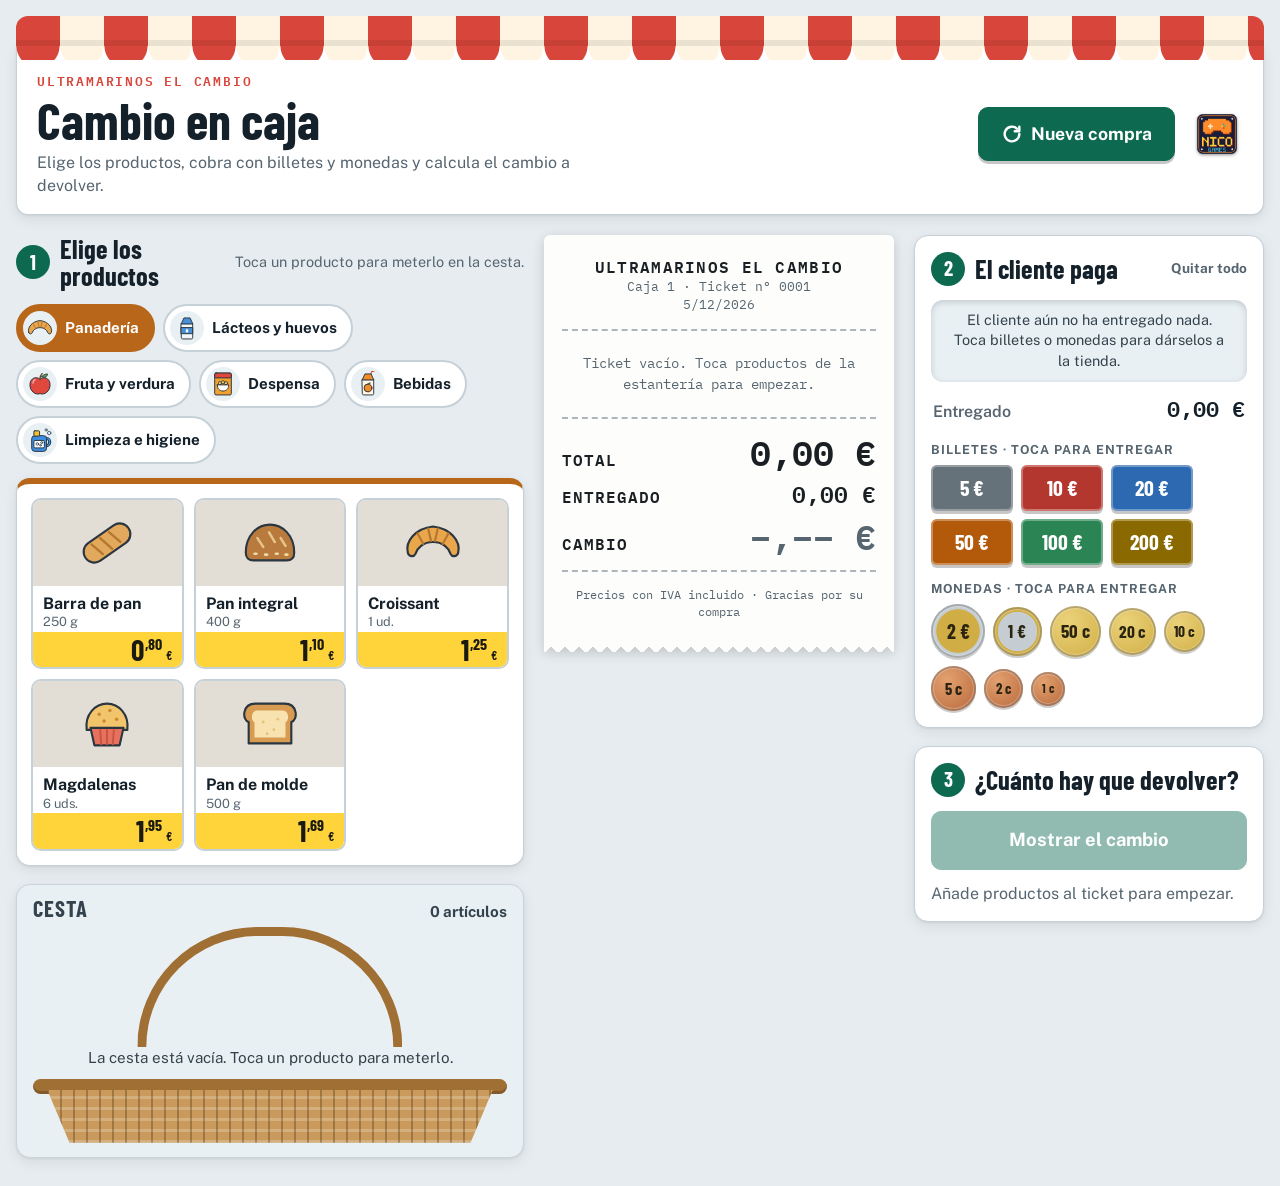
==== commit 95dc47cc: "Cambio en caja: solo el logo, sin el texto Co-Authored-By: Claude Opus 5.5 <noreply@anthropic.com>" ====
--- a/cambio-en-caja/index.html
+++ b/cambio-en-caja/index.html
@@ -261,7 +261,7 @@
       </div>
       <div class="bar-right">
         <button type="button" class="btn primary new" id="newBtn"><svg viewBox="0 0 24 24" width="22" height="22" fill="none" stroke="currentColor" stroke-width="2.6" stroke-linecap="round" stroke-linejoin="round" aria-hidden="true"><path d="M20 12a8 8 0 1 1-2.4-5.7"/><path d="M20 4v5h-5"/></svg>Nueva compra</button>
-        <div class="firma"><img src="logo_nico.png" alt="Logo de Nico Games"><span>Un recurso de<br>Nico Games</span></div>
+        <div class="firma"><img src="logo_nico.png" alt="Logo de Nico Games"></div>
       </div>
     </div>
   </header>
